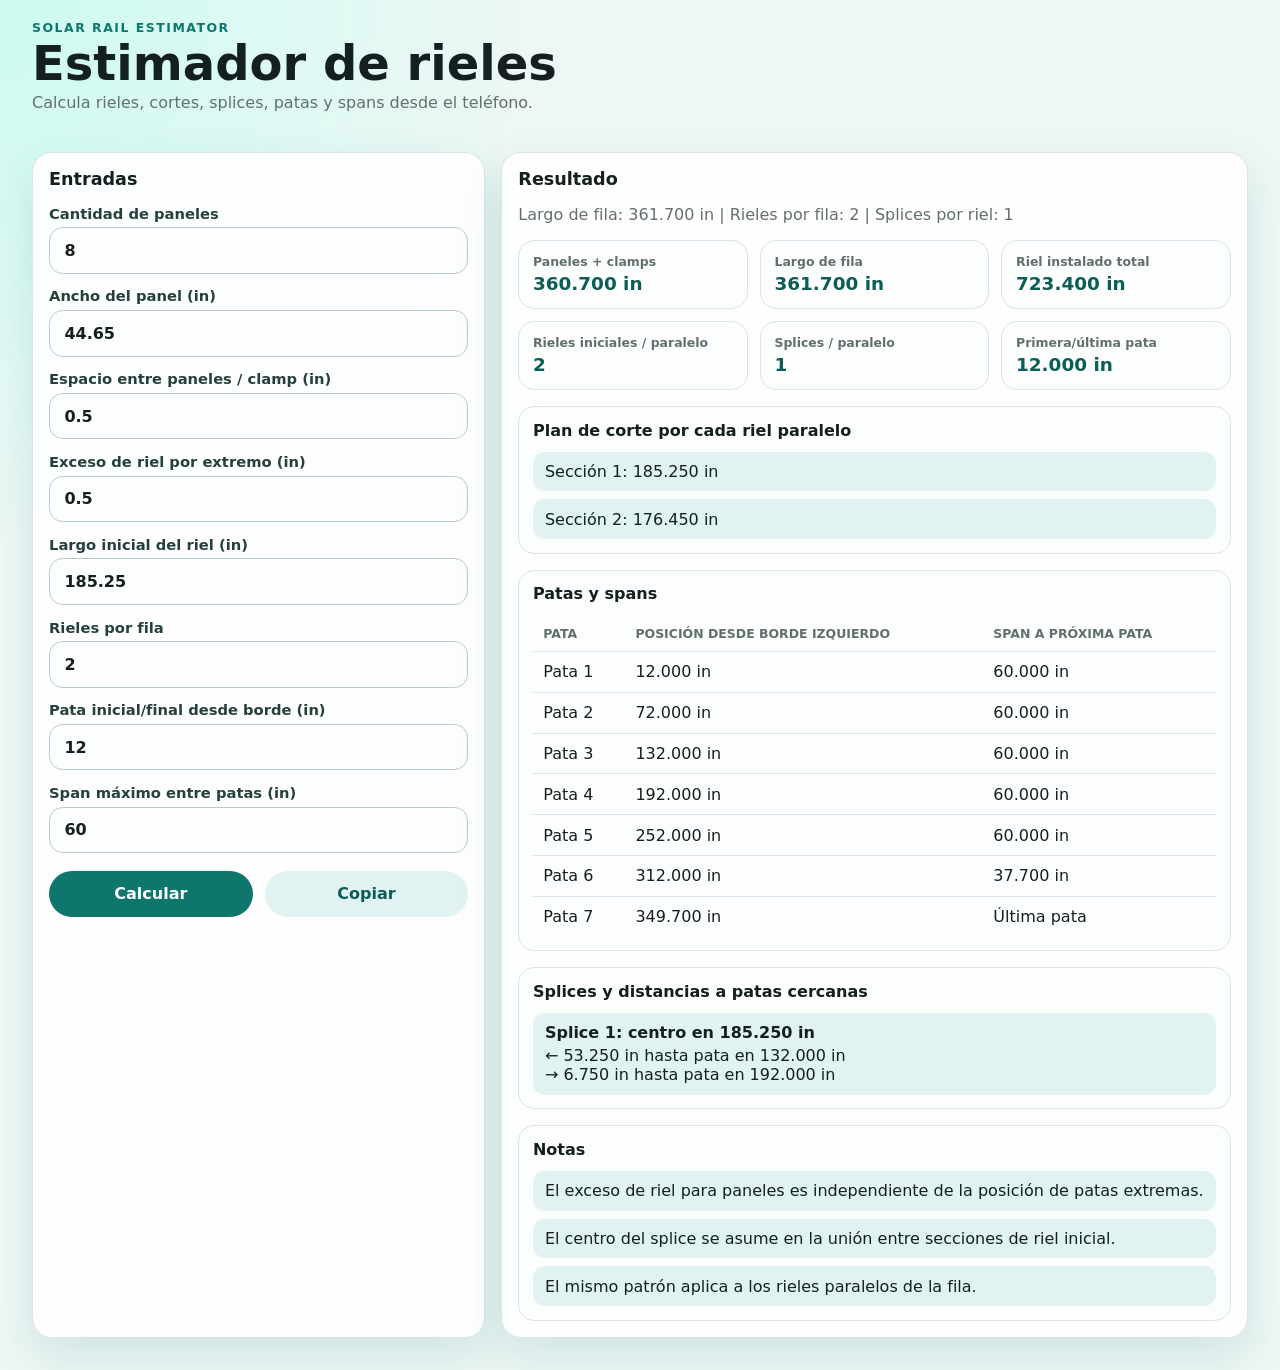
==== index.html @ eea4148a "Add solar rail estimator PWA" ====
<!doctype html>
<html lang="es">
  <head>
    <meta charset="utf-8" />
    <meta name="viewport" content="width=device-width, initial-scale=1" />
    <meta name="theme-color" content="#0f766e" />
    <title>Estimador de Rieles Solares</title>
    <link rel="manifest" href="manifest.webmanifest" />
    <link rel="icon" href="icon.svg" type="image/svg+xml" />
    <link rel="stylesheet" href="styles.css" />
  </head>
  <body>
    <header class="app-header">
      <div>
        <p class="eyebrow">Solar rail estimator</p>
        <h1>Estimador de rieles</h1>
        <p class="subtitle">Calcula rieles, cortes, splices, patas y spans desde el teléfono.</p>
      </div>
      <button id="installButton" class="ghost-button" hidden>Instalar</button>
    </header>

    <main class="layout">
      <section class="card input-card" aria-labelledby="inputsTitle">
        <h2 id="inputsTitle">Entradas</h2>
        <form id="railForm" class="form-grid">
          <label>
            <span>Cantidad de paneles</span>
            <input id="panelCount" inputmode="numeric" min="1" step="1" type="number" required />
          </label>
          <label>
            <span>Ancho del panel (in)</span>
            <input id="panelWidth" inputmode="decimal" min="0" step="0.001" type="number" required />
          </label>
          <label>
            <span>Espacio entre paneles / clamp (in)</span>
            <input id="clampGap" inputmode="decimal" min="0" step="0.001" type="number" required />
          </label>
          <label>
            <span>Exceso de riel por extremo (in)</span>
            <input id="railExcess" inputmode="decimal" min="0" step="0.001" type="number" required />
          </label>
          <label>
            <span>Largo inicial del riel (in)</span>
            <input id="stockRailLength" inputmode="decimal" min="0" step="0.001" type="number" required />
          </label>
          <label>
            <span>Rieles por fila</span>
            <input id="railsPerRow" inputmode="numeric" min="1" step="1" type="number" required />
          </label>
          <label>
            <span>Pata inicial/final desde borde (in)</span>
            <input id="edgeLegOffset" inputmode="decimal" min="0" step="0.001" type="number" required />
          </label>
          <label>
            <span>Span máximo entre patas (in)</span>
            <input id="maxLegSpan" inputmode="decimal" min="0" step="0.001" type="number" required />
          </label>
          <div class="button-row">
            <button type="submit" class="primary-button">Calcular</button>
            <button type="button" id="copyButton" class="secondary-button">Copiar</button>
          </div>
        </form>
      </section>

      <section class="card results-card" aria-labelledby="resultsTitle">
        <div class="results-heading">
          <div>
            <h2 id="resultsTitle">Resultado</h2>
            <p id="summary" class="summary">Ingresa los datos y presiona Calcular.</p>
          </div>
        </div>
        <div id="result" class="result-box" aria-live="polite"></div>
      </section>
    </main>

    <template id="emptyTemplate">
      <div class="empty-state">
        <strong>Ejemplo de uso</strong>
        <p>Largo de riel = paneles + clamps + exceso de riel en ambos extremos.</p>
        <p>Las patas usan su propia distancia desde borde y luego el span máximo.</p>
      </div>
    </template>

    <script src="app.js" defer></script>
  </body>
</html>
---- styles.css ----
:root {
  color-scheme: light;
  --bg: #eef7f5;
  --card: #ffffff;
  --ink: #13201f;
  --muted: #61706d;
  --line: #d7e6e2;
  --primary: #0f766e;
  --primary-dark: #0b5d56;
  --accent: #f59e0b;
  --soft: #e0f2f1;
  --shadow: 0 18px 45px rgba(15, 118, 110, 0.14);
}

* {
  box-sizing: border-box;
}

body {
  margin: 0;
  min-height: 100vh;
  background: radial-gradient(circle at top left, #ccfbf1 0, transparent 34rem), var(--bg);
  color: var(--ink);
  font-family: Inter, ui-sans-serif, system-ui, -apple-system, BlinkMacSystemFont, "Segoe UI", sans-serif;
}

.app-header {
  display: flex;
  align-items: center;
  justify-content: space-between;
  gap: 1rem;
  padding: 1.25rem clamp(1rem, 4vw, 2rem) 0.5rem;
}

.eyebrow {
  margin: 0 0 0.25rem;
  color: var(--primary);
  font-size: 0.78rem;
  font-weight: 800;
  letter-spacing: 0.12em;
  text-transform: uppercase;
}

h1,
h2,
p {
  margin-top: 0;
}

h1 {
  margin-bottom: 0.35rem;
  font-size: clamp(1.75rem, 5vw, 3rem);
  line-height: 1;
}

h2 {
  margin-bottom: 1rem;
  font-size: 1.1rem;
}

.subtitle,
.summary {
  color: var(--muted);
}

.layout {
  display: grid;
  grid-template-columns: minmax(18rem, 0.85fr) minmax(20rem, 1.4fr);
  gap: 1rem;
  padding: 1rem clamp(1rem, 4vw, 2rem) 2rem;
}

.card {
  background: rgba(255, 255, 255, 0.92);
  border: 1px solid var(--line);
  border-radius: 1.25rem;
  box-shadow: var(--shadow);
  padding: 1rem;
}

.form-grid {
  display: grid;
  gap: 0.85rem;
}

label {
  display: grid;
  gap: 0.35rem;
  color: #24413d;
  font-size: 0.92rem;
  font-weight: 700;
}

input {
  width: 100%;
  border: 1px solid #b8cbc7;
  border-radius: 0.85rem;
  padding: 0.8rem 0.9rem;
  color: var(--ink);
  background: #fbfefd;
  font: inherit;
  font-size: 1rem;
}

input:focus {
  border-color: var(--primary);
  box-shadow: 0 0 0 4px rgba(15, 118, 110, 0.14);
  outline: none;
}

.button-row {
  display: grid;
  grid-template-columns: 1fr 1fr;
  gap: 0.75rem;
  margin-top: 0.25rem;
}

button {
  border: 0;
  border-radius: 999px;
  cursor: pointer;
  font: inherit;
  font-weight: 800;
  padding: 0.85rem 1rem;
}

.primary-button {
  background: var(--primary);
  color: white;
}

.primary-button:active,
.primary-button:hover {
  background: var(--primary-dark);
}

.secondary-button,
.ghost-button {
  background: var(--soft);
  color: var(--primary-dark);
}

.results-card {
  min-width: 0;
}

.results-heading {
  display: flex;
  justify-content: space-between;
  gap: 1rem;
}

.result-box {
  display: grid;
  gap: 1rem;
}

.metric-grid {
  display: grid;
  grid-template-columns: repeat(3, minmax(0, 1fr));
  gap: 0.75rem;
}

.metric,
.detail-panel {
  border: 1px solid var(--line);
  border-radius: 1rem;
  background: #fbfefd;
  padding: 0.85rem;
}

.metric span {
  display: block;
  color: var(--muted);
  font-size: 0.78rem;
  font-weight: 700;
}

.metric strong {
  display: block;
  margin-top: 0.25rem;
  color: var(--primary-dark);
  font-size: 1.15rem;
}

.detail-panel h3 {
  margin: 0 0 0.75rem;
  font-size: 1rem;
}

.rail-list,
.splice-list,
.notes {
  display: grid;
  gap: 0.5rem;
  margin: 0;
  padding: 0;
  list-style: none;
}

.rail-list li,
.splice-list li,
.notes li {
  border-radius: 0.75rem;
  background: var(--soft);
  padding: 0.65rem 0.75rem;
}

.leg-table {
  width: 100%;
  border-collapse: collapse;
  overflow: hidden;
  border-radius: 0.85rem;
}

.leg-table th,
.leg-table td {
  border-bottom: 1px solid var(--line);
  padding: 0.65rem;
  text-align: left;
}

.leg-table th {
  color: var(--muted);
  font-size: 0.78rem;
  text-transform: uppercase;
}

.leg-table tr:last-child td {
  border-bottom: 0;
}

.splice-item strong {
  display: block;
  margin-bottom: 0.25rem;
}

.empty-state {
  border: 1px dashed #8db8b2;
  border-radius: 1rem;
  color: var(--muted);
  padding: 1rem;
}

@media (max-width: 860px) {
  .app-header {
    align-items: flex-start;
    flex-direction: column;
  }

  .layout {
    grid-template-columns: 1fr;
  }

  .metric-grid {
    grid-template-columns: 1fr 1fr;
  }
}

@media (max-width: 520px) {
  .button-row,
  .metric-grid {
    grid-template-columns: 1fr;
  }

  .card {
    border-radius: 1rem;
    padding: 0.85rem;
  }
}
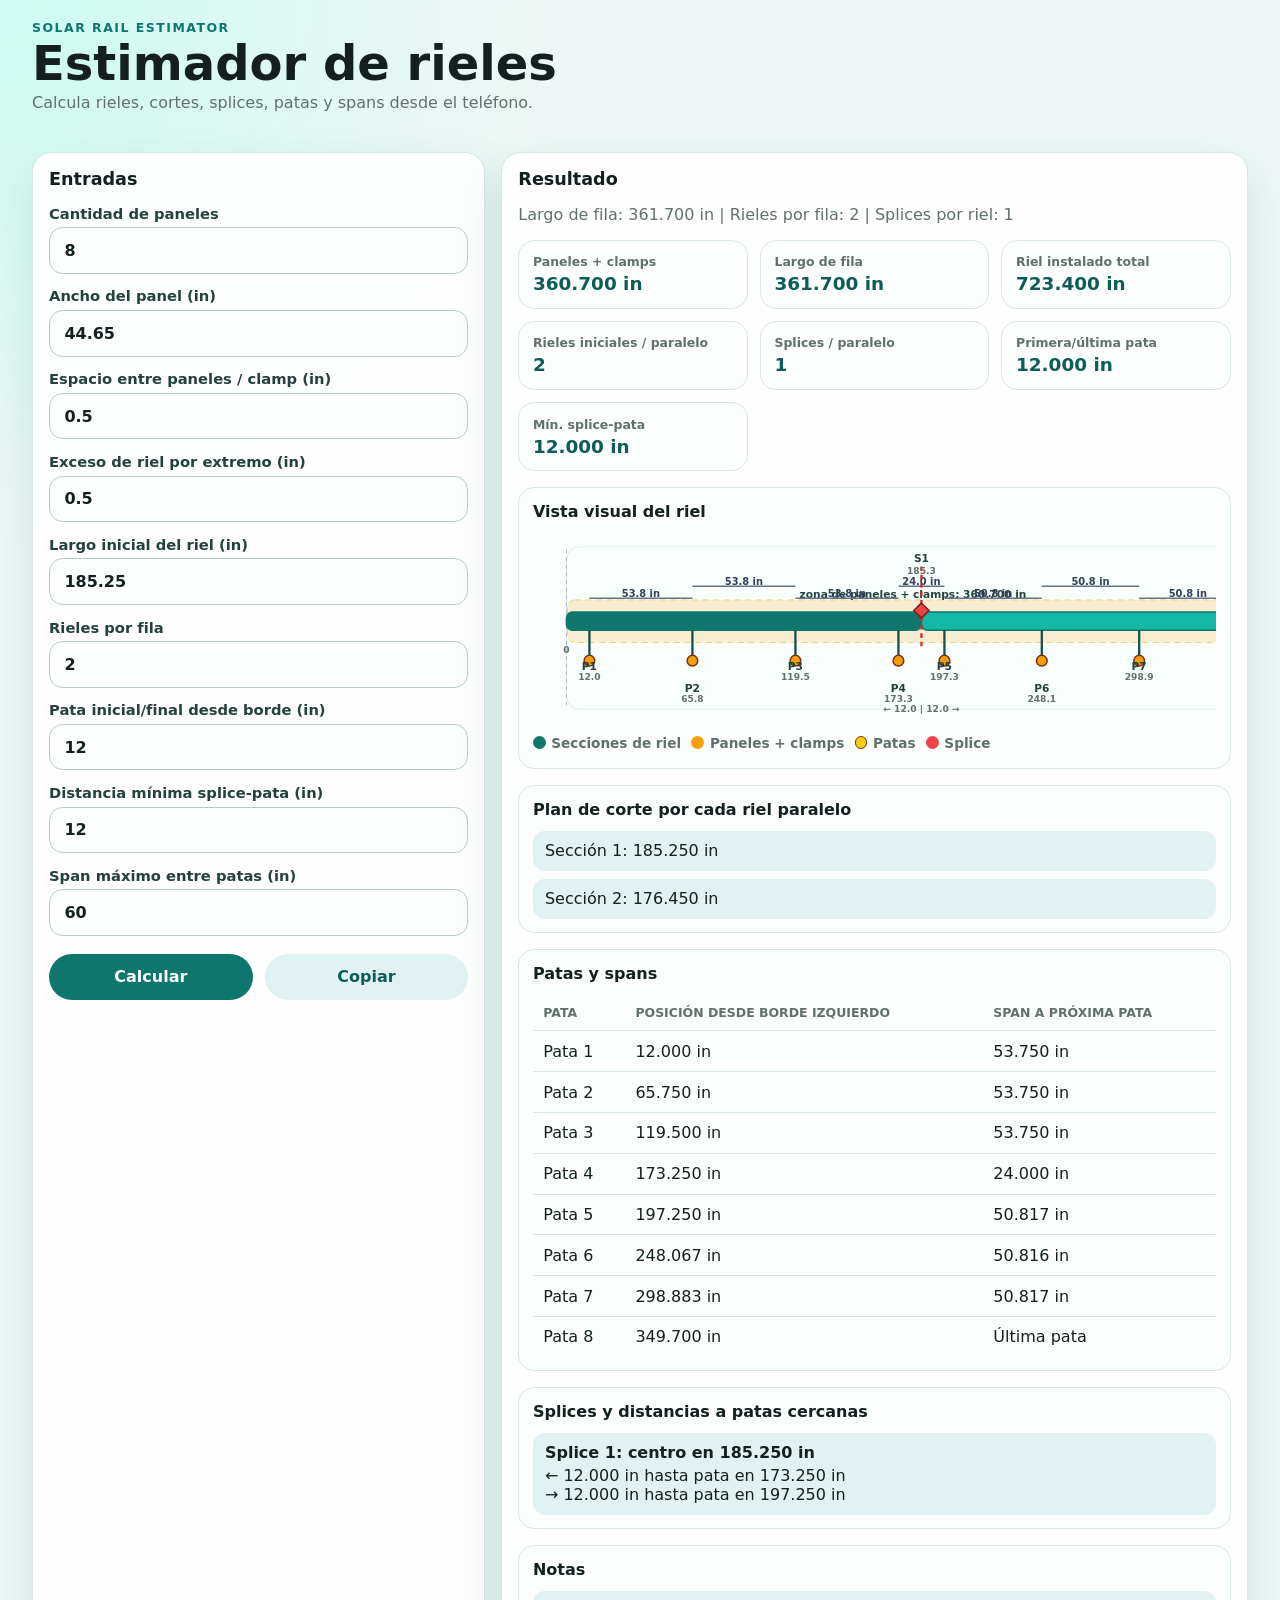
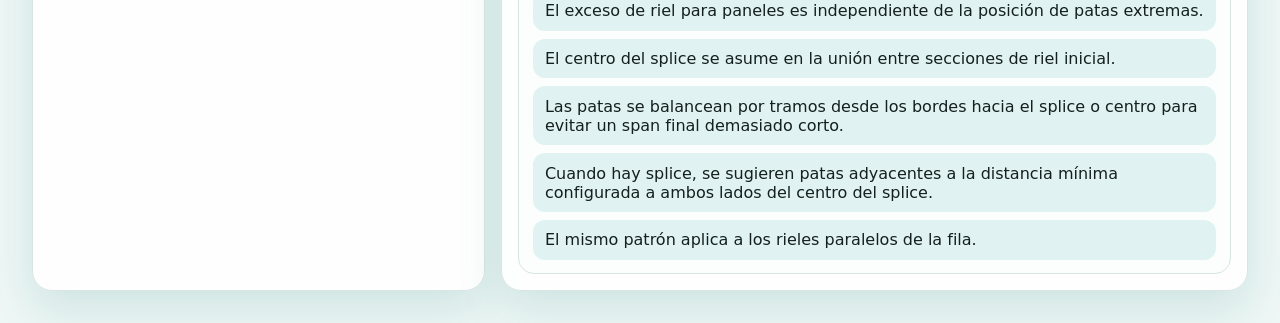
==== commit a8f8f08d: "Balance leg spans around splices" ====
--- a/index.html
+++ b/index.html
@@ -52,6 +52,10 @@
             <input id="edgeLegOffset" inputmode="decimal" min="0" step="0.001" type="number" required />
           </label>
           <label>
+            <span>Distancia mínima splice-pata (in)</span>
+            <input id="minSpliceLegDistance" inputmode="decimal" min="0" step="0.001" type="number" required />
+          </label>
+          <label>
             <span>Span máximo entre patas (in)</span>
             <input id="maxLegSpan" inputmode="decimal" min="0" step="0.001" type="number" required />
           </label>
@@ -77,7 +81,7 @@
       <div class="empty-state">
         <strong>Ejemplo de uso</strong>
         <p>Largo de riel = paneles + clamps + exceso de riel en ambos extremos.</p>
-        <p>Las patas usan su propia distancia desde borde y luego el span máximo.</p>
+        <p>Las patas convergen desde los bordes hacia el splice o centro para evitar spans finales demasiado cortos.</p>
       </div>
     </template>
 
--- a/styles.css
+++ b/styles.css
@@ -188,6 +188,139 @@
   font-size: 1rem;
 }
 
+.visual-panel {
+  overflow: hidden;
+}
+
+.rail-visual-wrap {
+  display: grid;
+  gap: 0.75rem;
+  overflow-x: auto;
+  padding-bottom: 0.25rem;
+}
+
+.rail-visual {
+  min-width: 760px;
+  width: 100%;
+  height: auto;
+}
+
+.visual-bg {
+  fill: #f8fffd;
+  stroke: var(--line);
+}
+
+.panel-zone {
+  fill: rgba(245, 158, 11, 0.18);
+  stroke: rgba(245, 158, 11, 0.65);
+  stroke-dasharray: 8 6;
+}
+
+.rail-section {
+  stroke: #0f766e;
+  stroke-width: 2;
+}
+
+.section-0 {
+  fill: #0f766e;
+}
+
+.section-1 {
+  fill: #14b8a6;
+}
+
+.edge-line {
+  stroke: #94a3b8;
+  stroke-dasharray: 5 5;
+}
+
+.zone-label,
+.rail-visual text {
+  dominant-baseline: middle;
+  fill: #24413d;
+  font-size: 14px;
+  font-weight: 800;
+  text-anchor: middle;
+}
+
+.rail-visual .small-label {
+  fill: var(--muted);
+  font-size: 12px;
+  font-weight: 700;
+}
+
+.leg-mark line {
+  stroke: #134e4a;
+  stroke-width: 3;
+}
+
+.leg-mark circle {
+  fill: #f59e0b;
+  stroke: #7c2d12;
+  stroke-width: 2;
+}
+
+.splice-mark line {
+  stroke: #dc2626;
+  stroke-dasharray: 6 5;
+  stroke-width: 3;
+}
+
+.splice-mark path {
+  fill: #ef4444;
+  stroke: #7f1d1d;
+  stroke-width: 2;
+}
+
+.span-mark line {
+  stroke: #64748b;
+  stroke-width: 2;
+}
+
+.span-mark text {
+  fill: #334155;
+  font-size: 13px;
+}
+
+.visual-legend {
+  display: flex;
+  flex-wrap: wrap;
+  gap: 0.65rem;
+  color: var(--muted);
+  font-size: 0.85rem;
+  font-weight: 800;
+}
+
+.visual-legend span {
+  display: inline-flex;
+  align-items: center;
+  gap: 0.35rem;
+}
+
+.visual-legend i {
+  display: inline-block;
+  height: 0.8rem;
+  width: 0.8rem;
+  border-radius: 999px;
+}
+
+.legend-rail {
+  background: #0f766e;
+}
+
+.legend-panel {
+  background: #f59e0b;
+}
+
+.legend-leg {
+  background: #facc15;
+  border: 1px solid #7c2d12;
+}
+
+.legend-splice {
+  background: #ef4444;
+}
+
 .rail-list,
 .splice-list,
 .notes {
@@ -206,6 +339,16 @@
   padding: 0.65rem 0.75rem;
 }
 
+.warning-panel {
+  border-color: rgba(245, 158, 11, 0.45);
+  background: #fffbeb;
+}
+
+.warning-panel .notes li {
+  background: #fef3c7;
+  color: #78350f;
+}
+
 .leg-table {
   width: 100%;
   border-collapse: collapse;
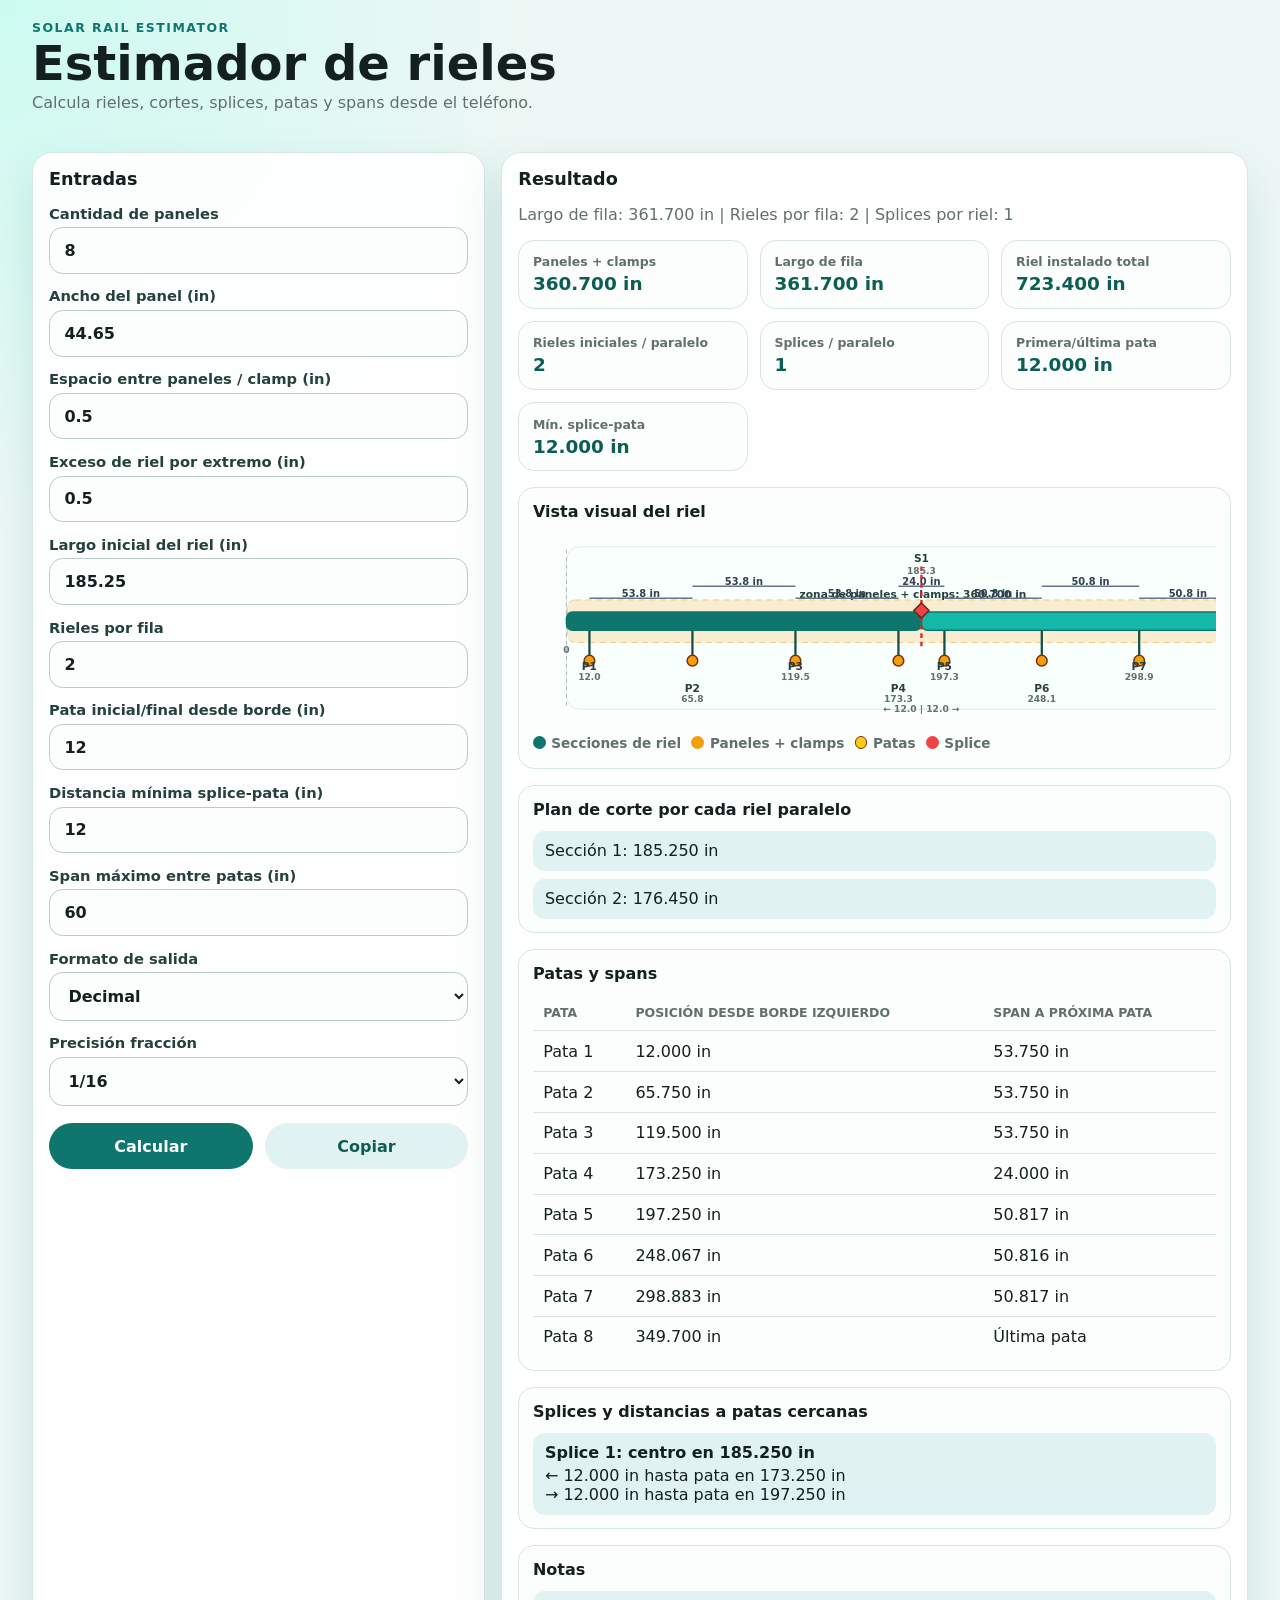
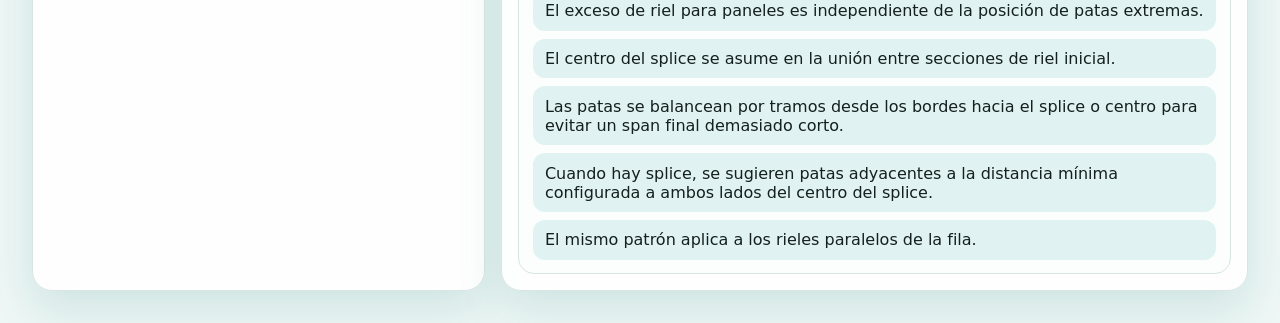
==== commit 8d32a99d: "Support fractional measurements" ====
--- a/index.html
+++ b/index.html
@@ -29,19 +29,19 @@
           </label>
           <label>
             <span>Ancho del panel (in)</span>
-            <input id="panelWidth" inputmode="decimal" min="0" step="0.001" type="number" required />
+            <input id="panelWidth" inputmode="text" type="text" required />
           </label>
           <label>
             <span>Espacio entre paneles / clamp (in)</span>
-            <input id="clampGap" inputmode="decimal" min="0" step="0.001" type="number" required />
+            <input id="clampGap" inputmode="text" type="text" required />
           </label>
           <label>
             <span>Exceso de riel por extremo (in)</span>
-            <input id="railExcess" inputmode="decimal" min="0" step="0.001" type="number" required />
+            <input id="railExcess" inputmode="text" type="text" required />
           </label>
           <label>
             <span>Largo inicial del riel (in)</span>
-            <input id="stockRailLength" inputmode="decimal" min="0" step="0.001" type="number" required />
+            <input id="stockRailLength" inputmode="text" type="text" required />
           </label>
           <label>
             <span>Rieles por fila</span>
@@ -49,15 +49,31 @@
           </label>
           <label>
             <span>Pata inicial/final desde borde (in)</span>
-            <input id="edgeLegOffset" inputmode="decimal" min="0" step="0.001" type="number" required />
+            <input id="edgeLegOffset" inputmode="text" type="text" required />
           </label>
           <label>
             <span>Distancia mínima splice-pata (in)</span>
-            <input id="minSpliceLegDistance" inputmode="decimal" min="0" step="0.001" type="number" required />
+            <input id="minSpliceLegDistance" inputmode="text" type="text" required />
           </label>
           <label>
             <span>Span máximo entre patas (in)</span>
-            <input id="maxLegSpan" inputmode="decimal" min="0" step="0.001" type="number" required />
+            <input id="maxLegSpan" inputmode="text" type="text" required />
+          </label>
+          <label>
+            <span>Formato de salida</span>
+            <select id="outputFormat">
+              <option value="decimal">Decimal</option>
+              <option value="fraction">Fracción</option>
+            </select>
+          </label>
+          <label>
+            <span>Precisión fracción</span>
+            <select id="fractionDenominator">
+              <option value="8">1/8</option>
+              <option value="16">1/16</option>
+              <option value="32">1/32</option>
+              <option value="64">1/64</option>
+            </select>
           </label>
           <div class="button-row">
             <button type="submit" class="primary-button">Calcular</button>
@@ -81,6 +97,7 @@
       <div class="empty-state">
         <strong>Ejemplo de uso</strong>
         <p>Largo de riel = paneles + clamps + exceso de riel en ambos extremos.</p>
+        <p>Puedes escribir medidas como <strong>44.65</strong>, <strong>44 5/8</strong>, <strong>1/2</strong> o <strong>12-1/4</strong>.</p>
         <p>Las patas convergen desde los bordes hacia el splice o centro para evitar spans finales demasiado cortos.</p>
       </div>
     </template>
--- a/styles.css
+++ b/styles.css
@@ -91,7 +91,8 @@
   font-weight: 700;
 }
 
-input {
+input,
+select {
   width: 100%;
   border: 1px solid #b8cbc7;
   border-radius: 0.85rem;
@@ -102,7 +103,8 @@
   font-size: 1rem;
 }
 
-input:focus {
+input:focus,
+select:focus {
   border-color: var(--primary);
   box-shadow: 0 0 0 4px rgba(15, 118, 110, 0.14);
   outline: none;
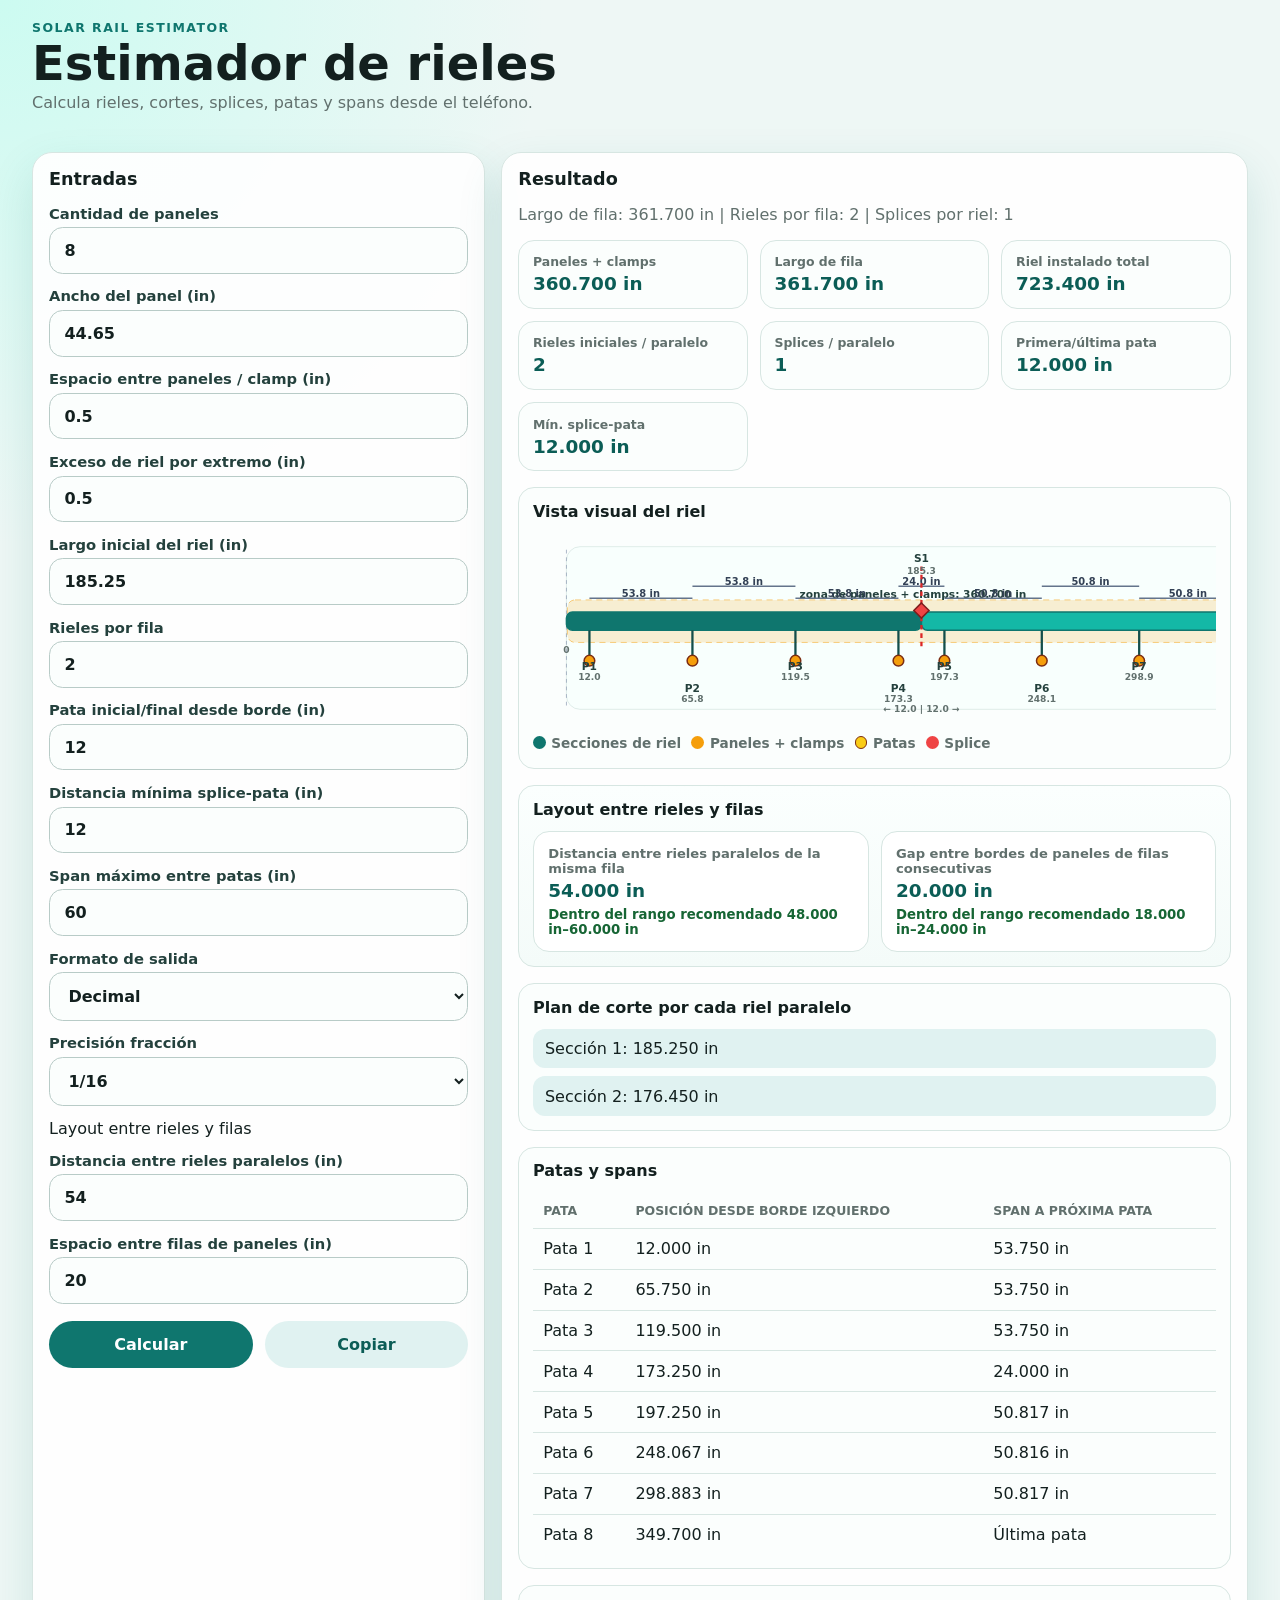
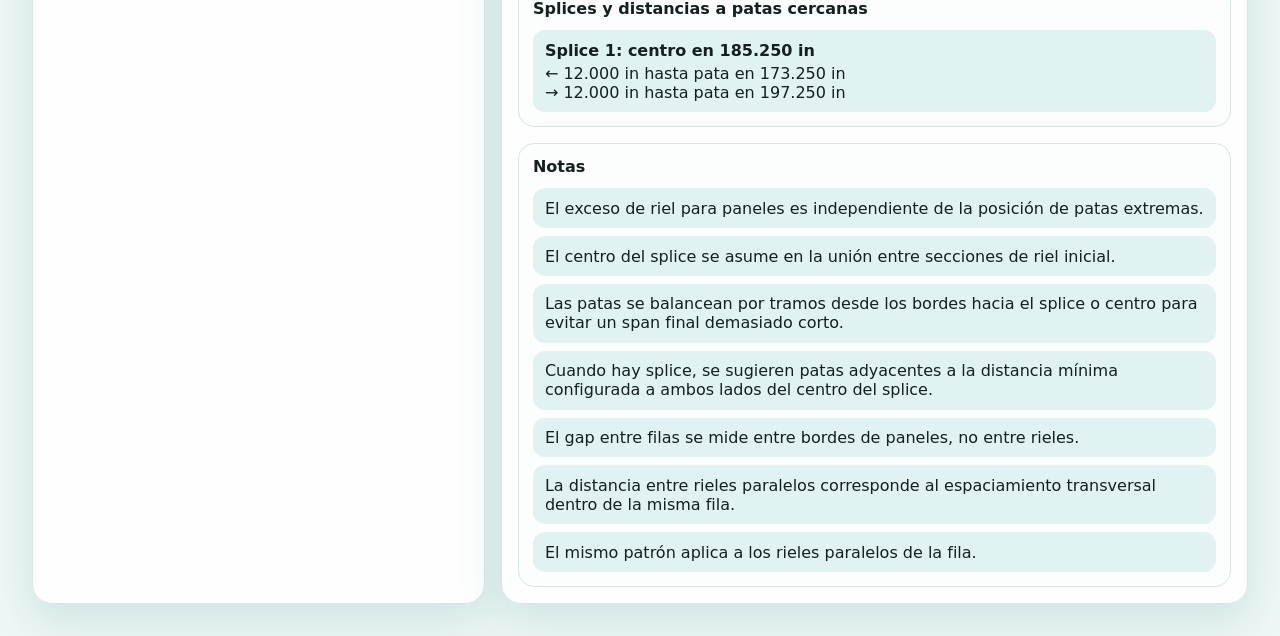
==== commit 2b2e5670: "Add row and rail spacing checks" ====
--- a/index.html
+++ b/index.html
@@ -75,6 +75,15 @@
               <option value="64">1/64</option>
             </select>
           </label>
+          <div class="form-section-title">Layout entre rieles y filas</div>
+          <label>
+            <span>Distancia entre rieles paralelos (in)</span>
+            <input id="parallelRailSpacing" inputmode="text" type="text" required />
+          </label>
+          <label>
+            <span>Espacio entre filas de paneles (in)</span>
+            <input id="rowGap" inputmode="text" type="text" required />
+          </label>
           <div class="button-row">
             <button type="submit" class="primary-button">Calcular</button>
             <button type="button" id="copyButton" class="secondary-button">Copiar</button>
@@ -99,6 +108,7 @@
         <p>Largo de riel = paneles + clamps + exceso de riel en ambos extremos.</p>
         <p>Puedes escribir medidas como <strong>44.65</strong>, <strong>44 5/8</strong>, <strong>1/2</strong> o <strong>12-1/4</strong>.</p>
         <p>Las patas convergen desde los bordes hacia el splice o centro para evitar spans finales demasiado cortos.</p>
+        <p>También valida el espacio entre filas recomendado de 18–24 in y rieles paralelos de 48–60 in.</p>
       </div>
     </template>
 
--- a/styles.css
+++ b/styles.css
@@ -351,6 +351,57 @@
   color: #78350f;
 }
 
+.layout-panel {
+  background: linear-gradient(180deg, #fbfffe 0%, #f4fbf9 100%);
+}
+
+.layout-grid {
+  display: grid;
+  grid-template-columns: repeat(2, minmax(0, 1fr));
+  gap: 0.75rem;
+}
+
+.layout-item {
+  border: 1px solid var(--line);
+  border-radius: 1rem;
+  background: #fff;
+  padding: 0.9rem;
+}
+
+.layout-item span {
+  display: block;
+  color: var(--muted);
+  font-size: 0.82rem;
+  font-weight: 700;
+}
+
+.layout-item strong {
+  display: block;
+  margin-top: 0.25rem;
+  font-size: 1.15rem;
+  color: var(--primary-dark);
+}
+
+.layout-item em {
+  display: block;
+  margin-top: 0.35rem;
+  font-style: normal;
+  font-size: 0.83rem;
+  font-weight: 800;
+}
+
+.status-ok {
+  color: #166534;
+}
+
+.status-warn {
+  color: #92400e;
+}
+
+.status-bad {
+  color: #b91c1c;
+}
+
 .leg-table {
   width: 100%;
   border-collapse: collapse;
@@ -400,6 +451,10 @@
   .metric-grid {
     grid-template-columns: 1fr 1fr;
   }
+
+  .layout-grid {
+    grid-template-columns: 1fr;
+  }
 }
 
 @media (max-width: 520px) {
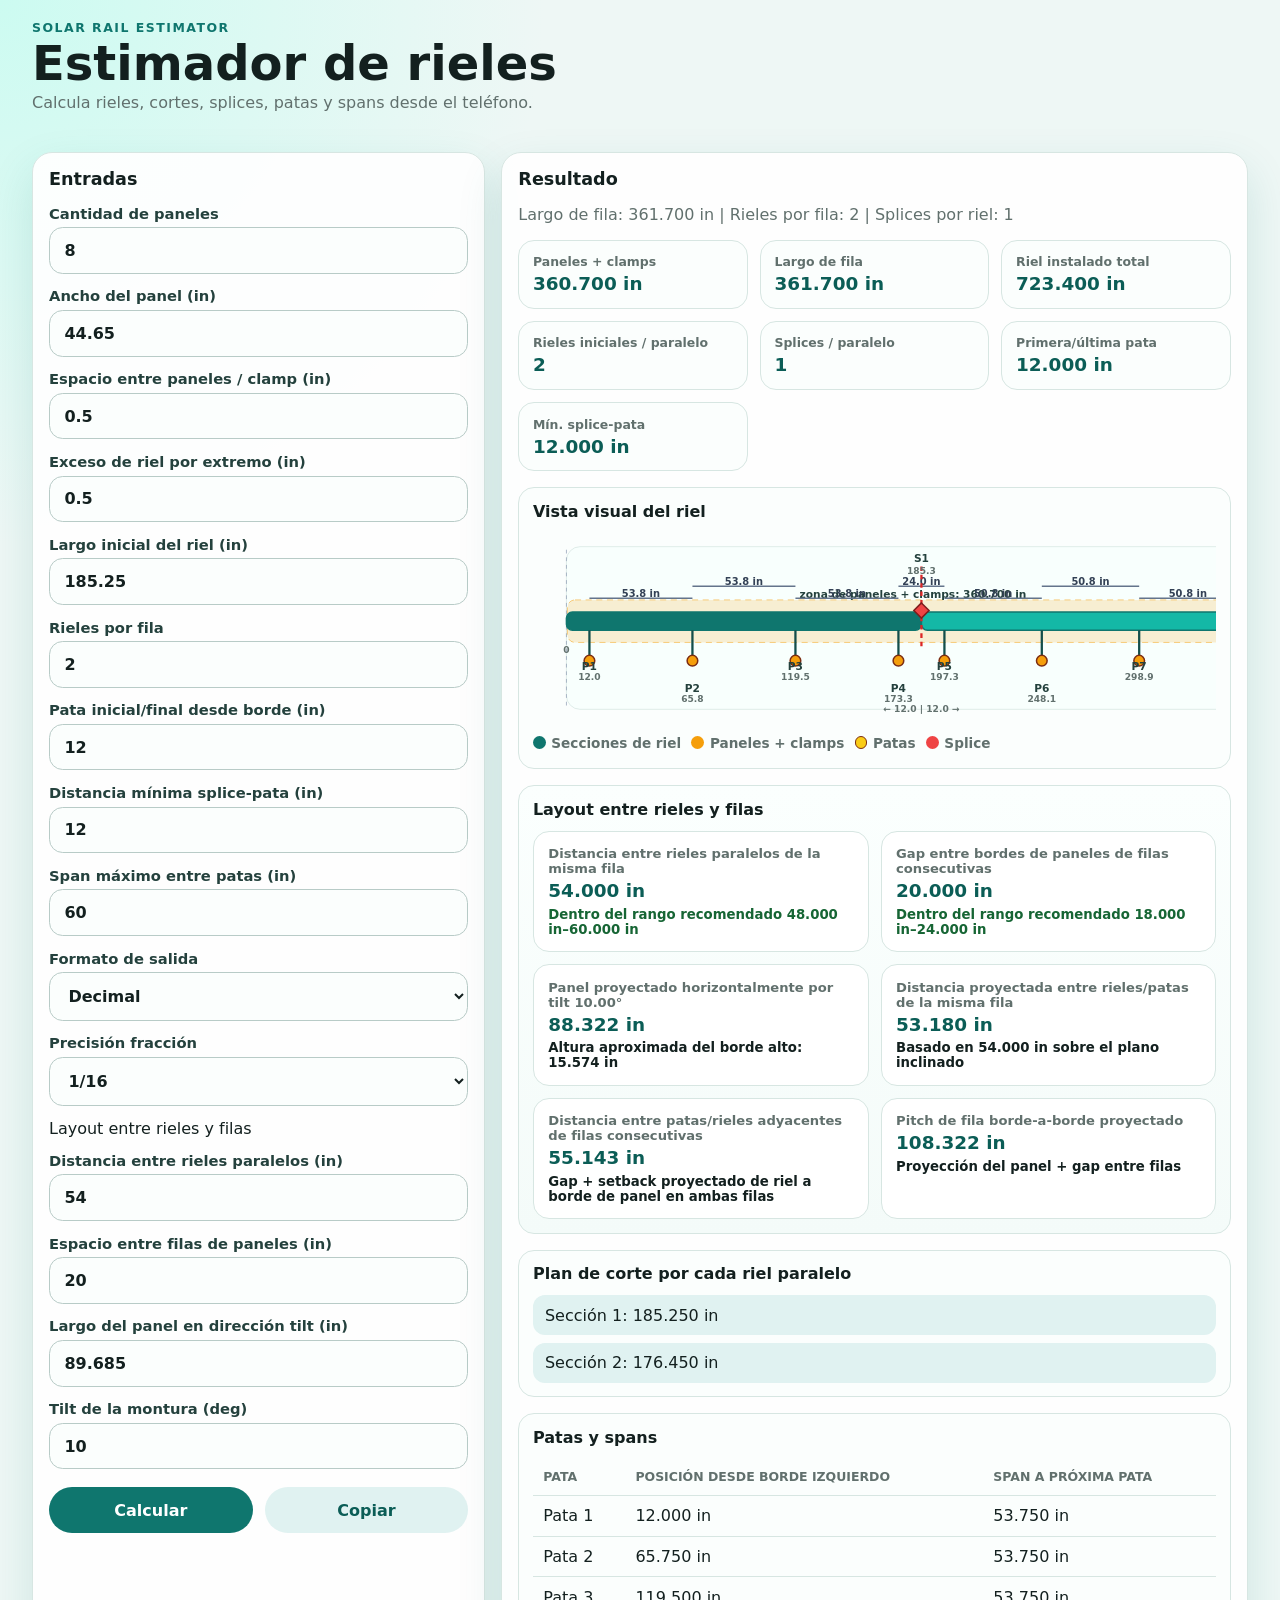
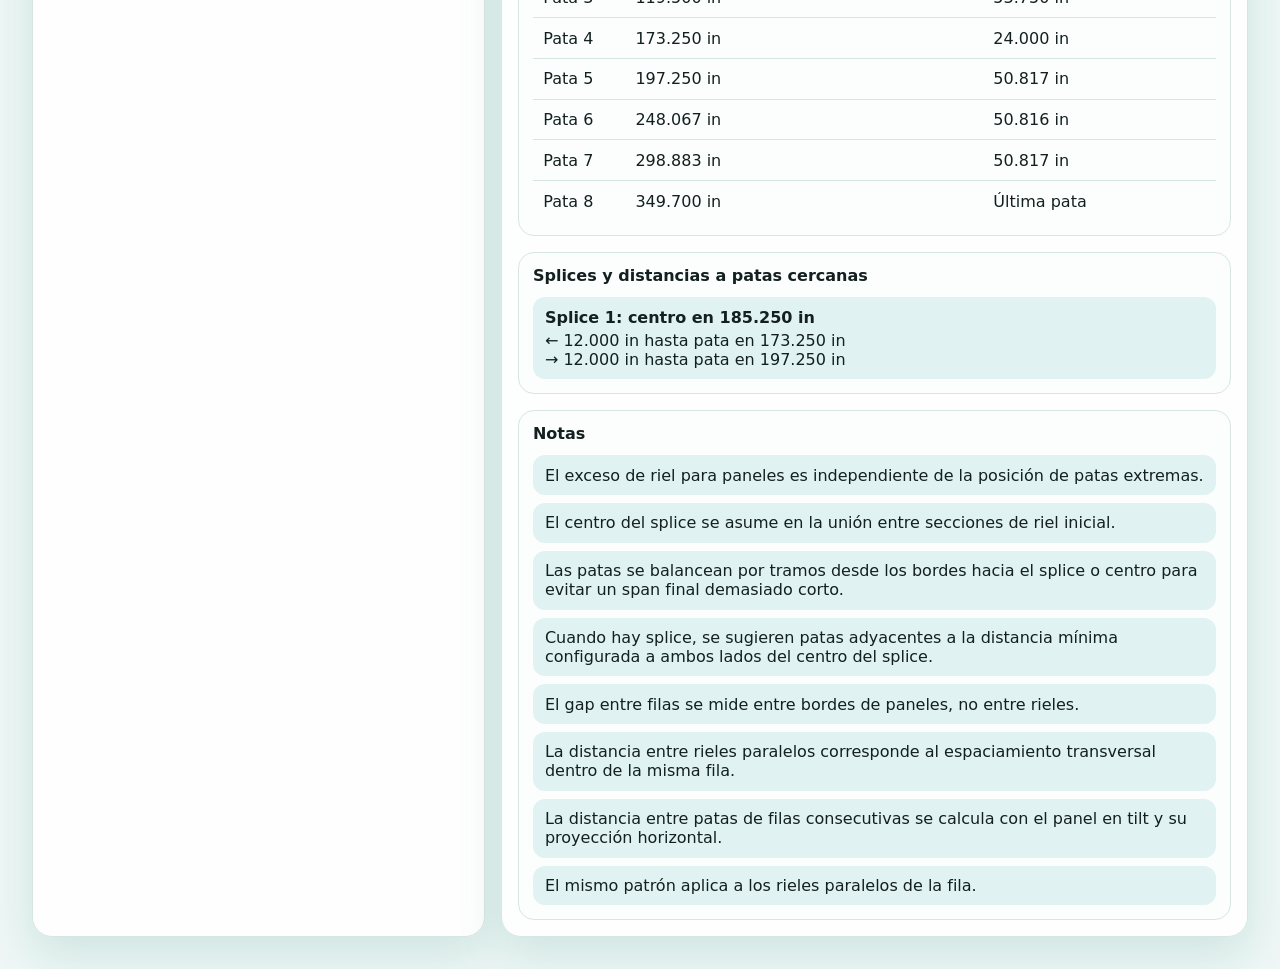
==== commit 677c24c3: "Add tilt-based row spacing" ====
--- a/index.html
+++ b/index.html
@@ -84,6 +84,14 @@
             <span>Espacio entre filas de paneles (in)</span>
             <input id="rowGap" inputmode="text" type="text" required />
           </label>
+          <label>
+            <span>Largo del panel en dirección tilt (in)</span>
+            <input id="panelLength" inputmode="text" type="text" required />
+          </label>
+          <label>
+            <span>Tilt de la montura (deg)</span>
+            <input id="tiltDeg" inputmode="text" type="text" required />
+          </label>
           <div class="button-row">
             <button type="submit" class="primary-button">Calcular</button>
             <button type="button" id="copyButton" class="secondary-button">Copiar</button>
@@ -108,7 +116,7 @@
         <p>Largo de riel = paneles + clamps + exceso de riel en ambos extremos.</p>
         <p>Puedes escribir medidas como <strong>44.65</strong>, <strong>44 5/8</strong>, <strong>1/2</strong> o <strong>12-1/4</strong>.</p>
         <p>Las patas convergen desde los bordes hacia el splice o centro para evitar spans finales demasiado cortos.</p>
-        <p>También valida el espacio entre filas recomendado de 18–24 in y rieles paralelos de 48–60 in.</p>
+        <p>También valida el espacio entre filas recomendado de 18–24 in, rieles paralelos de 48–60 in y distancias proyectadas por tilt.</p>
       </div>
     </template>
 
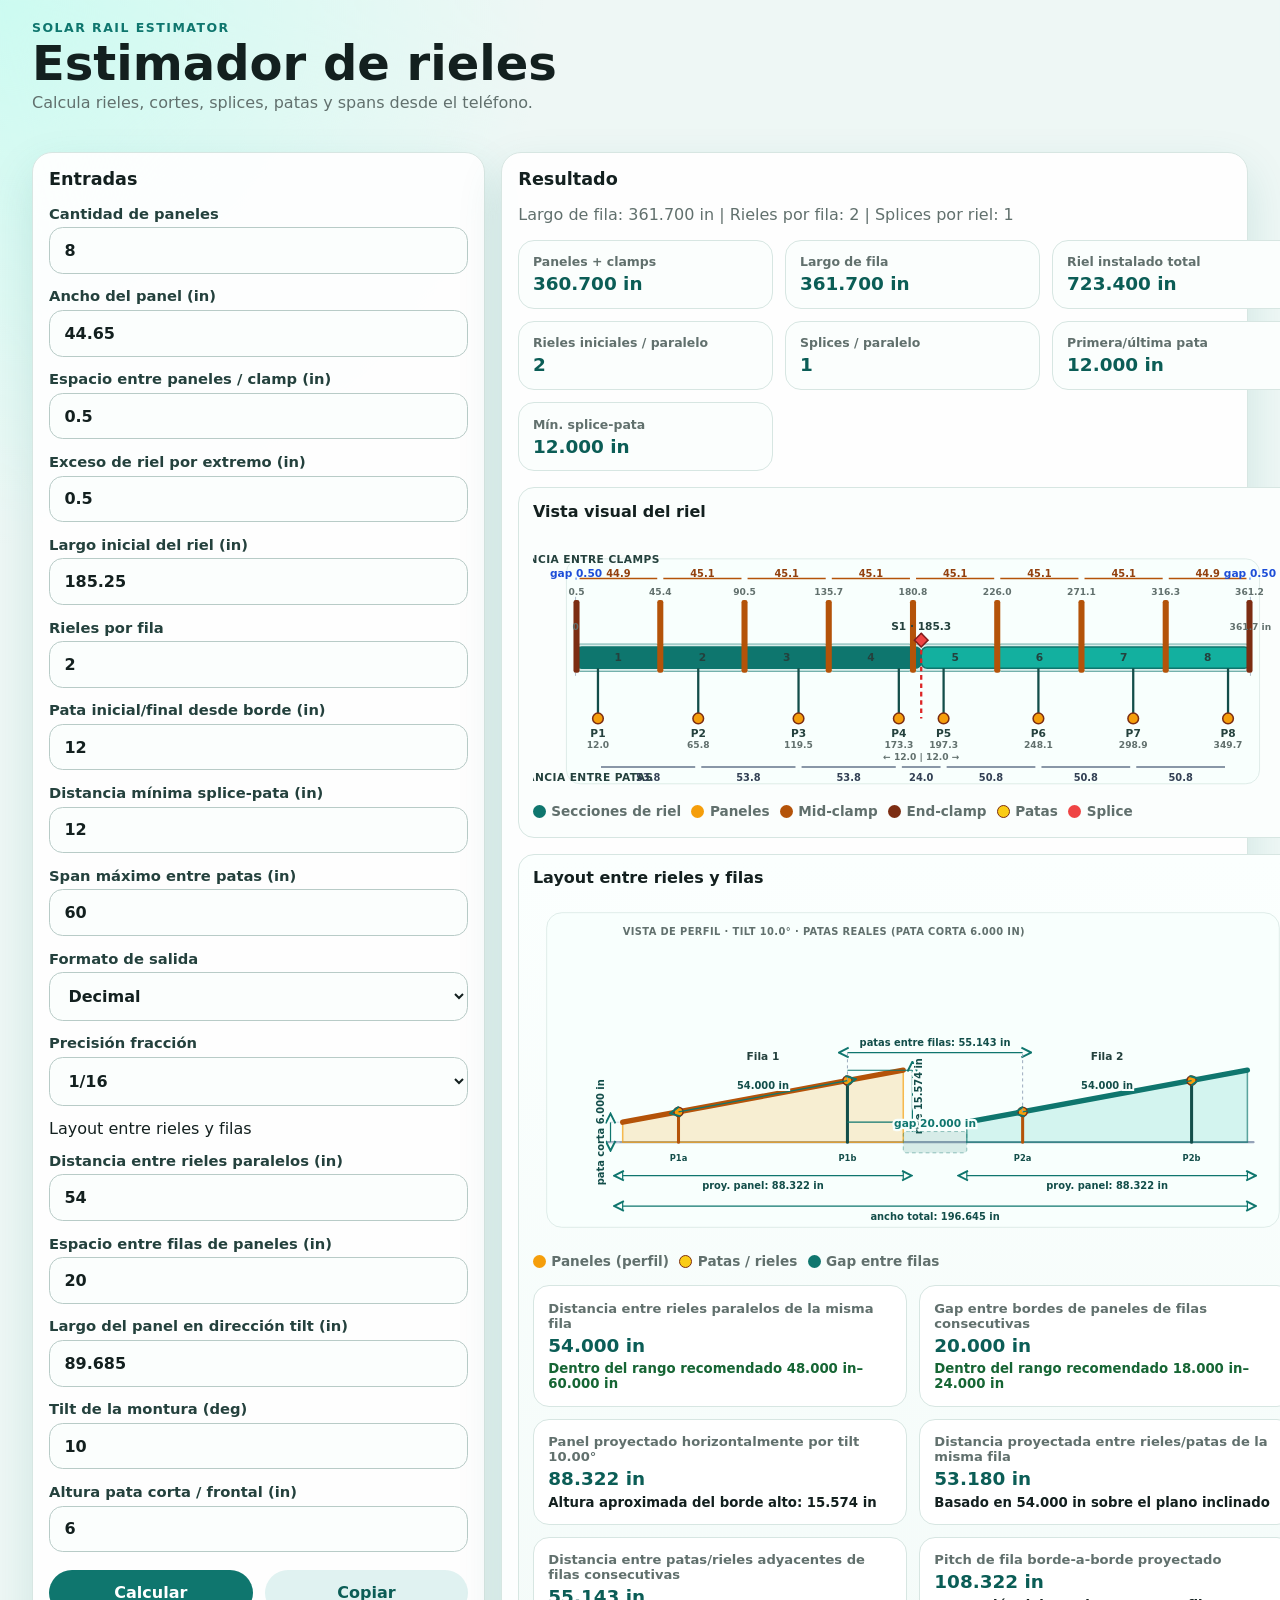
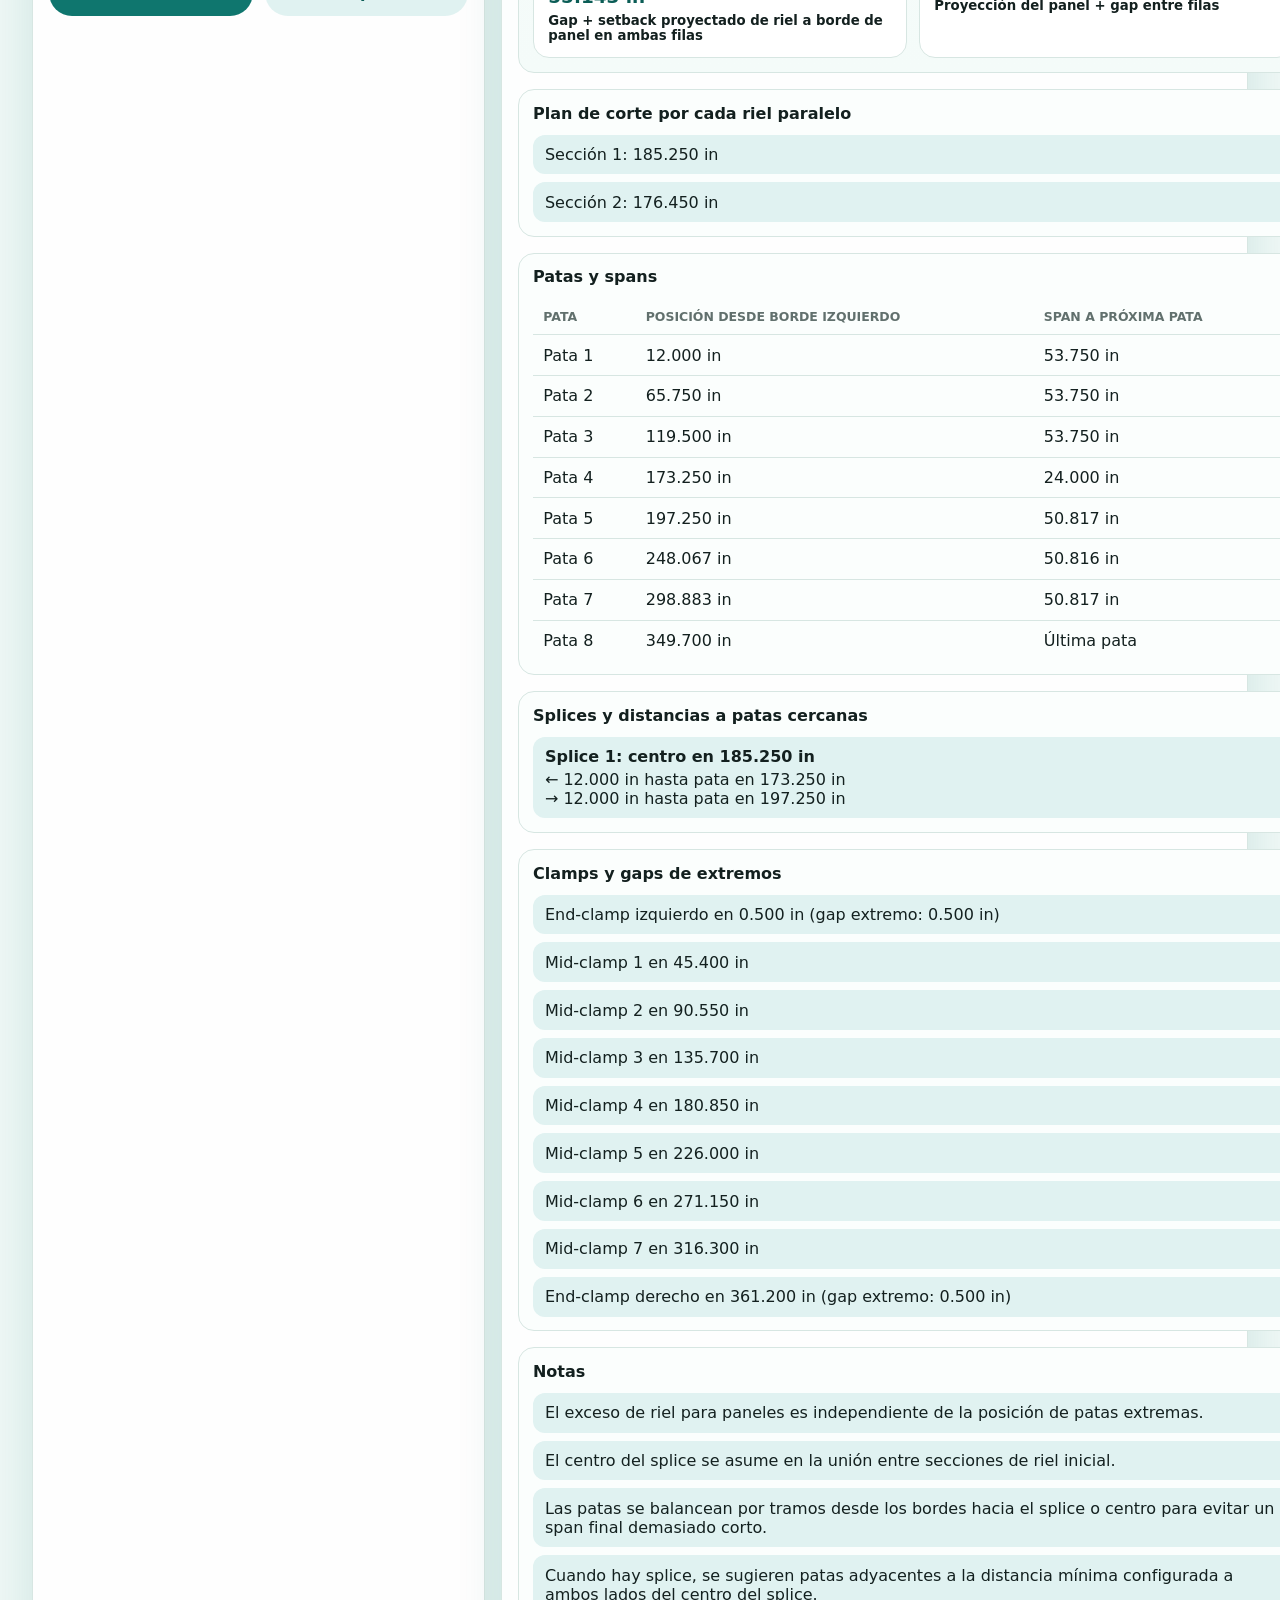
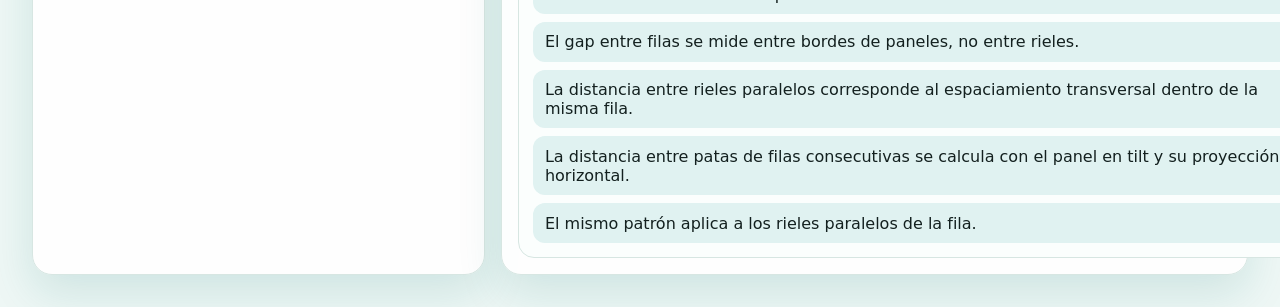
==== commit c1dd6eb2: "Pata corta frontal: panel elevado sobre patas reales (altura configurable, default 6 in)" ====
--- a/index.html
+++ b/index.html
@@ -92,6 +92,10 @@
             <span>Tilt de la montura (deg)</span>
             <input id="tiltDeg" inputmode="text" type="text" required />
           </label>
+          <label>
+            <span>Altura pata corta / frontal (in)</span>
+            <input id="frontLegHeight" inputmode="text" type="text" required />
+          </label>
           <div class="button-row">
             <button type="submit" class="primary-button">Calcular</button>
             <button type="button" id="copyButton" class="secondary-button">Copiar</button>
--- a/styles.css
+++ b/styles.css
@@ -284,6 +284,26 @@
   font-size: 13px;
 }
 
+.clamp-dist-mark line {
+  stroke: #b45309;
+  stroke-width: 2;
+}
+
+.clamp-dist-mark text {
+  fill: #92400e;
+  font-size: 13px;
+  font-weight: 800;
+  text-anchor: middle;
+}
+
+.band-title {
+  fill: var(--muted);
+  font-size: 12px;
+  font-weight: 800;
+  letter-spacing: 0.04em;
+  text-transform: uppercase;
+}
+
 .visual-legend {
   display: flex;
   flex-wrap: wrap;
@@ -323,6 +343,49 @@
   background: #ef4444;
 }
 
+.panel-block {
+  fill: rgba(15, 118, 110, 0.12);
+  stroke: rgba(15, 118, 110, 0.55);
+  stroke-width: 1.5;
+}
+
+.panel-number {
+  fill: #0b5d56;
+  font-size: 13px;
+  font-weight: 800;
+  text-anchor: middle;
+  dominant-baseline: middle;
+}
+
+.clamp-end rect {
+  fill: #7c2d12;
+}
+
+.clamp-mid rect {
+  fill: #b45309;
+}
+
+.clamp-mark text {
+  fill: #7c2d12;
+}
+
+.gap-mark line {
+  stroke: #2563eb;
+  stroke-width: 3;
+}
+
+.gap-mark text {
+  fill: #1d4ed8;
+}
+
+.legend-clamp-mid {
+  background: #b45309;
+}
+
+.legend-clamp-end {
+  background: #7c2d12;
+}
+
 .rail-list,
 .splice-list,
 .notes {
@@ -361,6 +424,175 @@
   gap: 0.75rem;
 }
 
+.cross-row-wrap {
+  display: grid;
+  gap: 0.75rem;
+  margin-bottom: 1rem;
+  overflow-x: auto;
+}
+
+.cross-row-visual {
+  min-width: 760px;
+  width: 100%;
+  height: auto;
+}
+
+.cross-row-bg {
+  fill: #f8fffd;
+  stroke: var(--line);
+}
+
+.cross-ground {
+  stroke: #94a3b8;
+  stroke-width: 3;
+  stroke-linecap: round;
+}
+
+.cross-tri {
+  stroke-width: 2;
+}
+
+.cross-tri-a {
+  fill: rgba(245, 158, 11, 0.18);
+  stroke: rgba(245, 158, 11, 0.7);
+}
+
+.cross-tri-b {
+  fill: rgba(20, 184, 166, 0.16);
+  stroke: rgba(15, 118, 110, 0.65);
+}
+
+.cross-panel-line {
+  stroke: #b45309;
+  stroke-width: 7;
+  stroke-linecap: round;
+}
+
+.cross-tri-b + .cross-panel-line,
+.cross-tri-b ~ .cross-panel-line {
+  stroke: #0f766e;
+}
+
+.cross-rail-dot {
+  fill: #fff;
+  stroke: #7c2d12;
+  stroke-width: 2;
+}
+
+.cross-leg line {
+  stroke: #475569;
+  stroke-width: 4;
+  stroke-linecap: round;
+}
+
+.cross-leg-short line {
+  stroke: #b45309;
+}
+
+.cross-leg-tall line {
+  stroke: #134e4a;
+}
+
+.cross-leg circle {
+  fill: #f59e0b;
+  stroke: #7c2d12;
+  stroke-width: 2;
+}
+
+.cross-dim-leg-h line {
+  stroke: #b45309;
+}
+
+.cross-dim-leg-h .cross-ext {
+  stroke: #cbd5e1;
+  stroke-width: 1.2;
+  stroke-dasharray: 4 4;
+}
+
+.cross-dim-leg-h text {
+  fill: #92400e;
+  font-weight: 800;
+}
+
+.cross-leg text {
+  fill: #134e4a;
+  font-size: 11px;
+  font-weight: 800;
+  text-anchor: middle;
+  dominant-baseline: hanging;
+}
+
+.cross-dim-leg text {
+  fill: #92400e;
+  font-weight: 800;
+}
+
+.cross-dim-leg line {
+  stroke: #b45309;
+}
+
+.cross-dim-rows line {
+  stroke: #0f766e;
+}
+
+.cross-dim-rows .cross-ext {
+  stroke: #94a3b8;
+  stroke-width: 1.2;
+  stroke-dasharray: 4 4;
+}
+
+.cross-dim line {
+  stroke: #0f766e;
+  stroke-width: 1.6;
+}
+
+.cross-dim text {
+  fill: #134e4a;
+  font-size: 13px;
+  font-weight: 700;
+  text-anchor: middle;
+  paint-order: stroke;
+  stroke: #f8fffd;
+  stroke-width: 5px;
+}
+
+.cross-gap-band rect {
+  fill: rgba(15, 118, 110, 0.14);
+  stroke: rgba(15, 118, 110, 0.55);
+  stroke-dasharray: 5 4;
+}
+
+.cross-title {
+  fill: var(--muted);
+  font-size: 13px;
+  font-weight: 800;
+  letter-spacing: 0.04em;
+  text-transform: uppercase;
+}
+
+.cross-label,
+.cross-gap-label {
+  fill: #24413d;
+  font-size: 14px;
+  font-weight: 800;
+  text-anchor: middle;
+}
+
+.cross-gap-label {
+  fill: #0f766e;
+  paint-order: stroke;
+  stroke: #f8fffd;
+  stroke-width: 6px;
+}
+
+.legend-row {
+  background: #f59e0b;
+}
+
+.legend-gap {
+  background: #0f766e;
+}
+
 .layout-item {
   border: 1px solid var(--line);
   border-radius: 1rem;
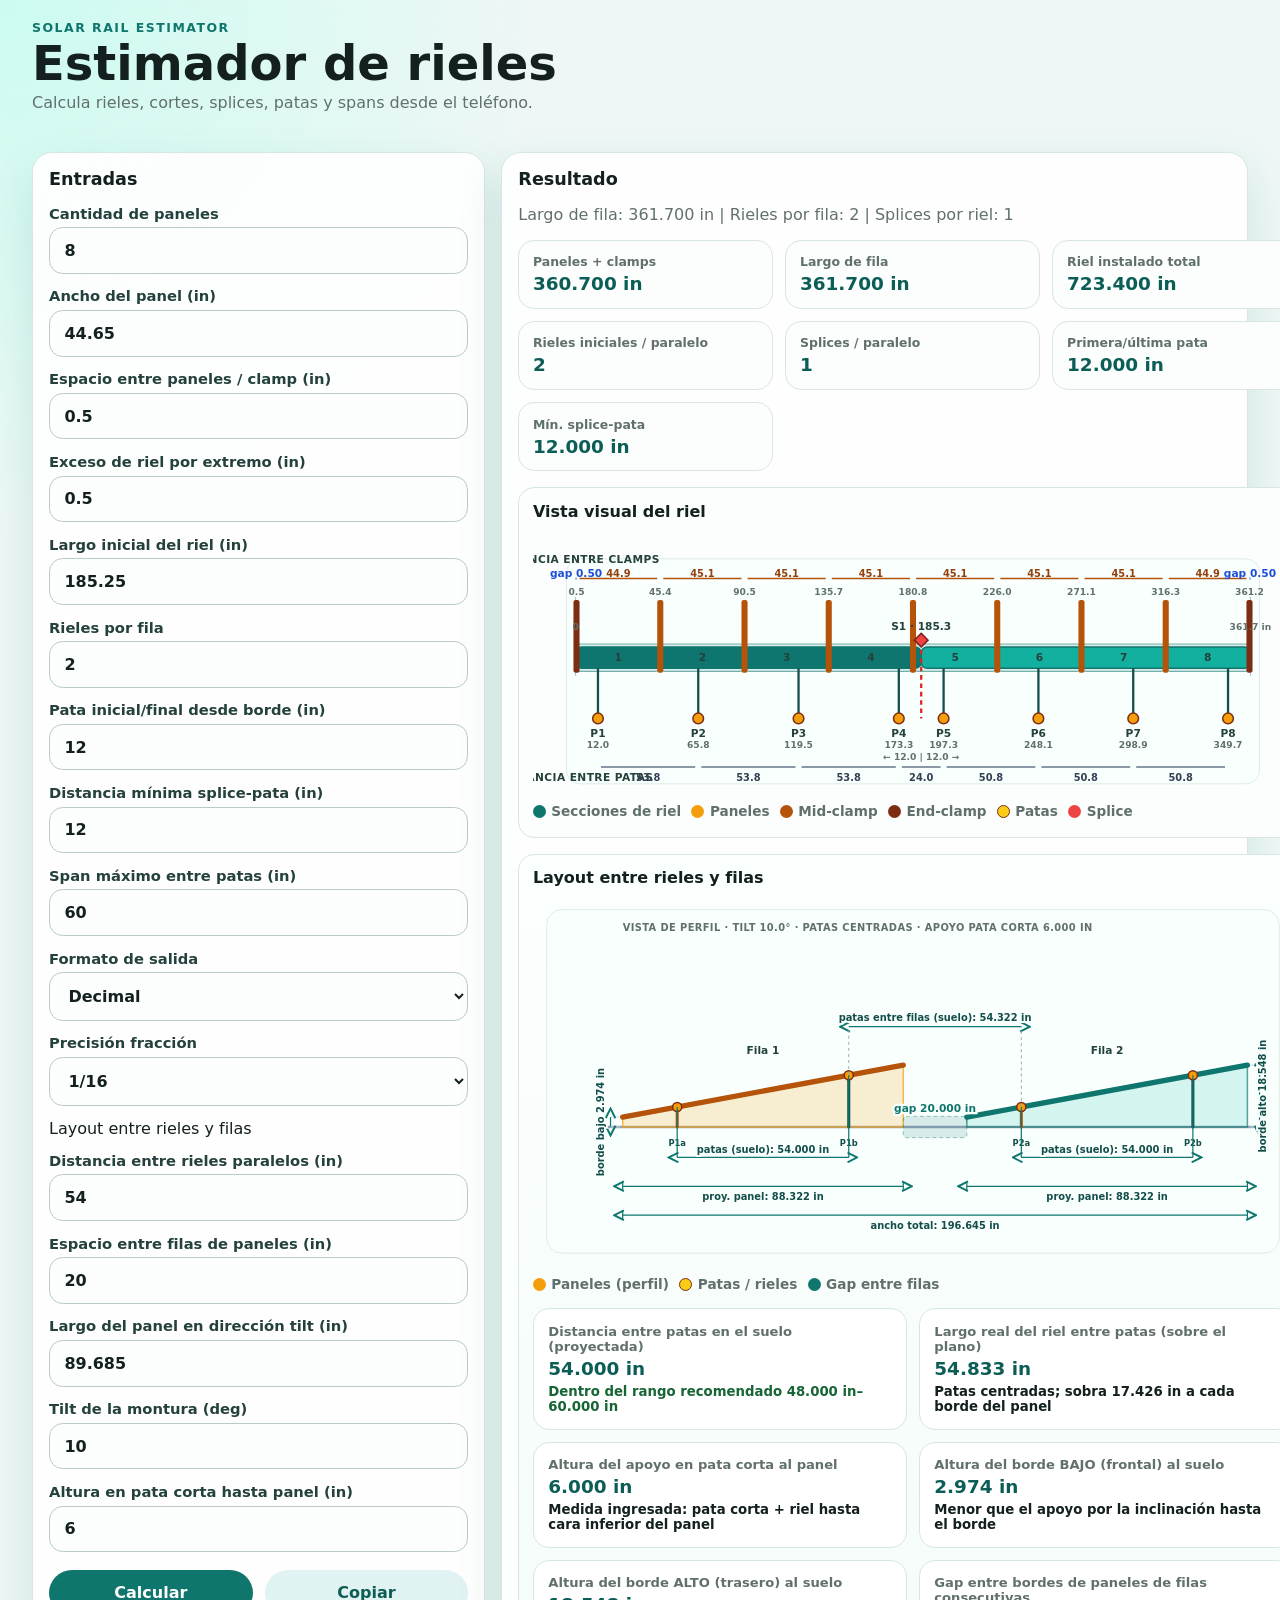
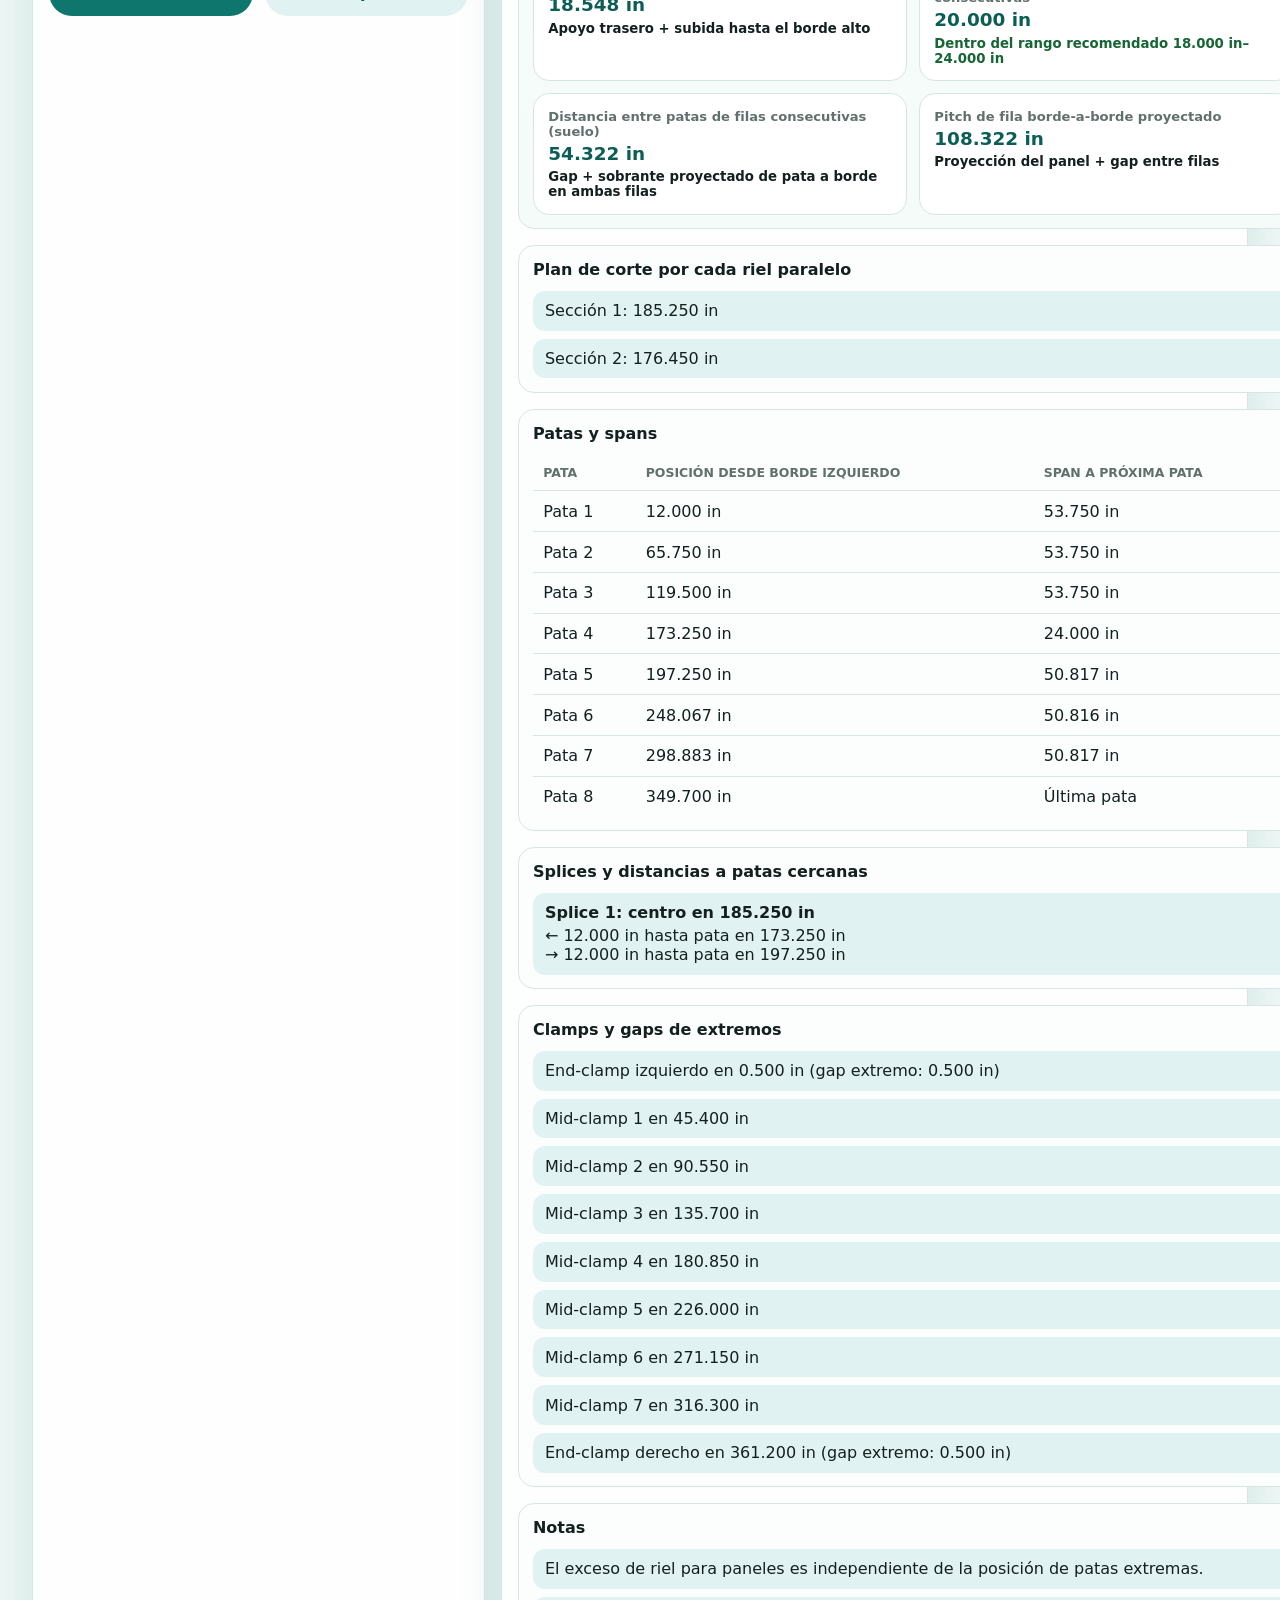
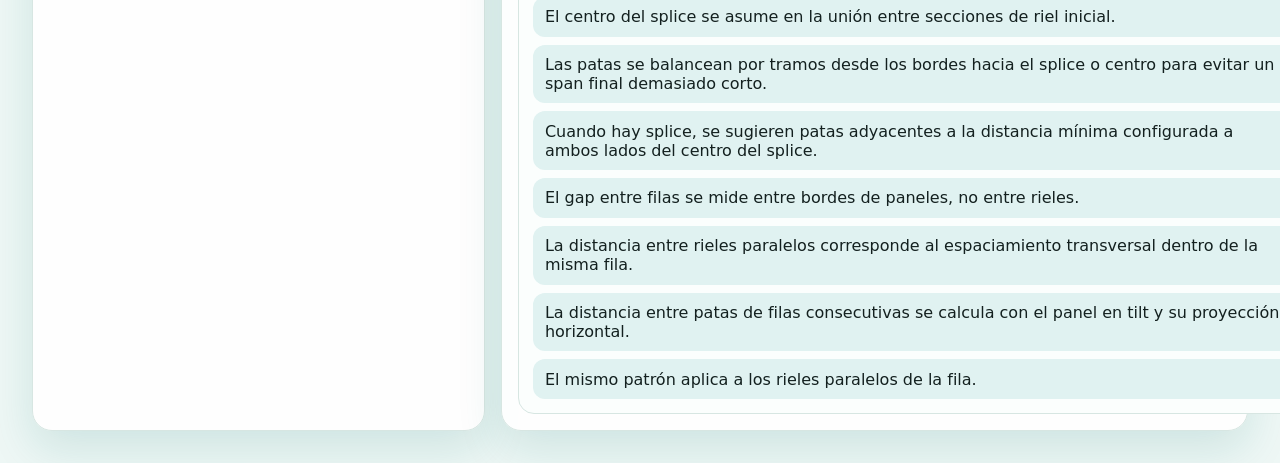
==== commit 6843a893: "Corrige altura de bordes: 6in como apoyo en pata corta, no como borde inferior" ====
--- a/index.html
+++ b/index.html
@@ -93,7 +93,7 @@
             <input id="tiltDeg" inputmode="text" type="text" required />
           </label>
           <label>
-            <span>Altura pata corta / frontal (in)</span>
+            <span>Altura en pata corta hasta panel (in)</span>
             <input id="frontLegHeight" inputmode="text" type="text" required />
           </label>
           <div class="button-row">
--- a/styles.css
+++ b/styles.css
@@ -514,6 +514,21 @@
   font-weight: 800;
 }
 
+.cross-dim-edge line {
+  stroke: #7c3aed;
+}
+
+.cross-dim-edge .cross-ext {
+  stroke: #cbd5e1;
+  stroke-width: 1.2;
+  stroke-dasharray: 4 4;
+}
+
+.cross-dim-edge text {
+  fill: #6d28d9;
+  font-weight: 800;
+}
+
 .cross-leg text {
   fill: #134e4a;
   font-size: 11px;
